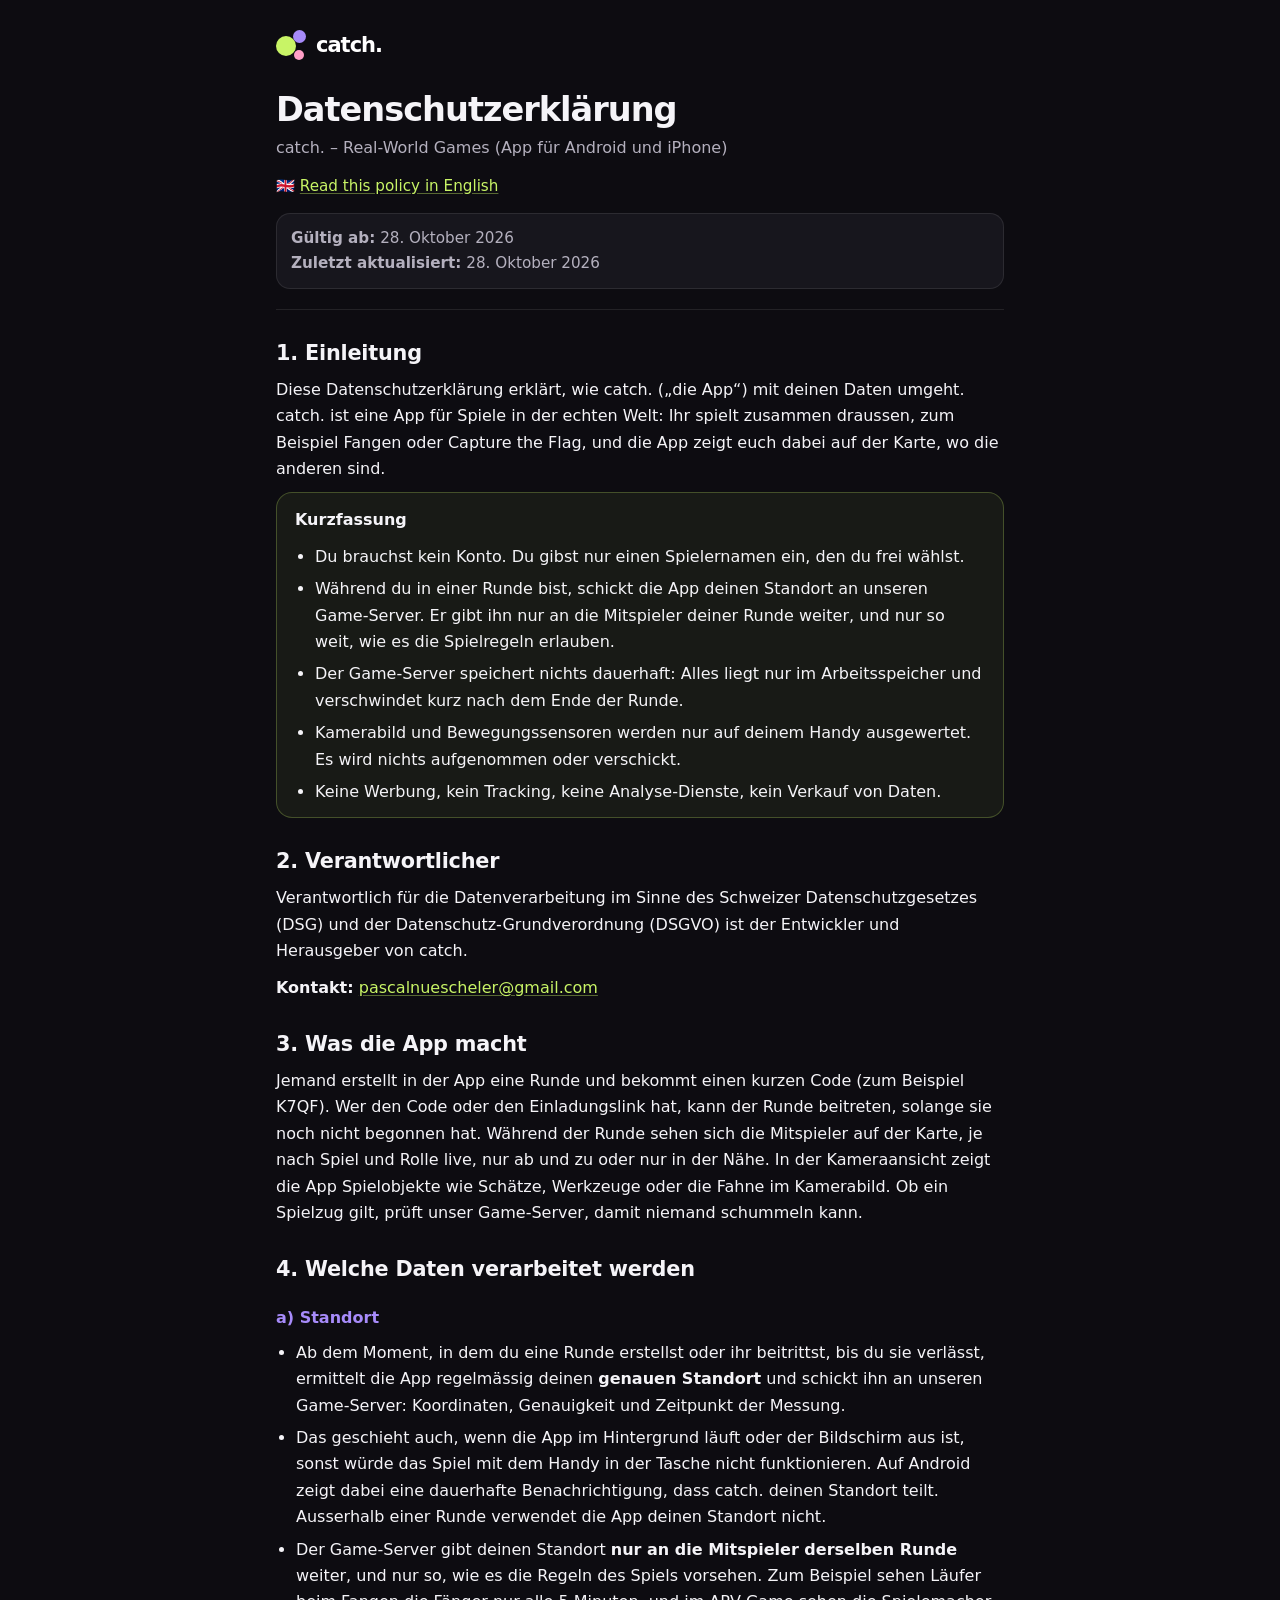
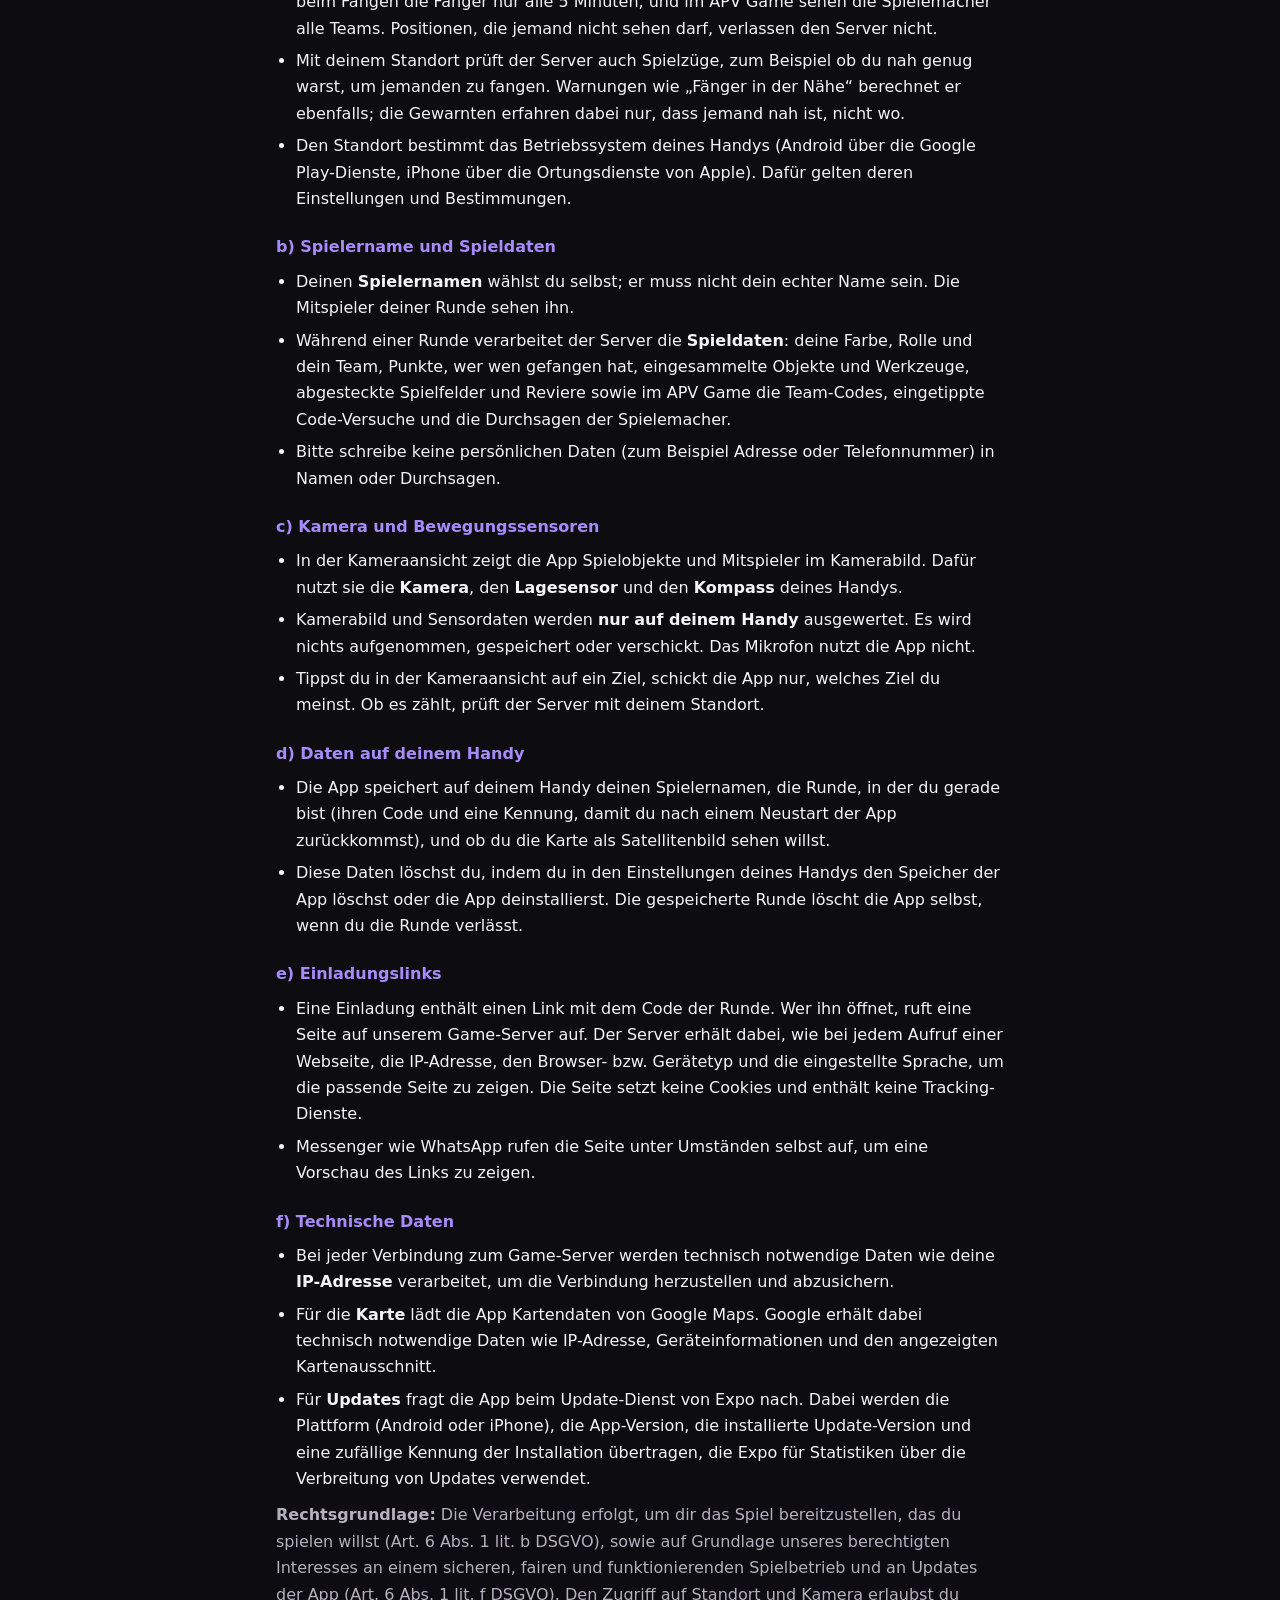
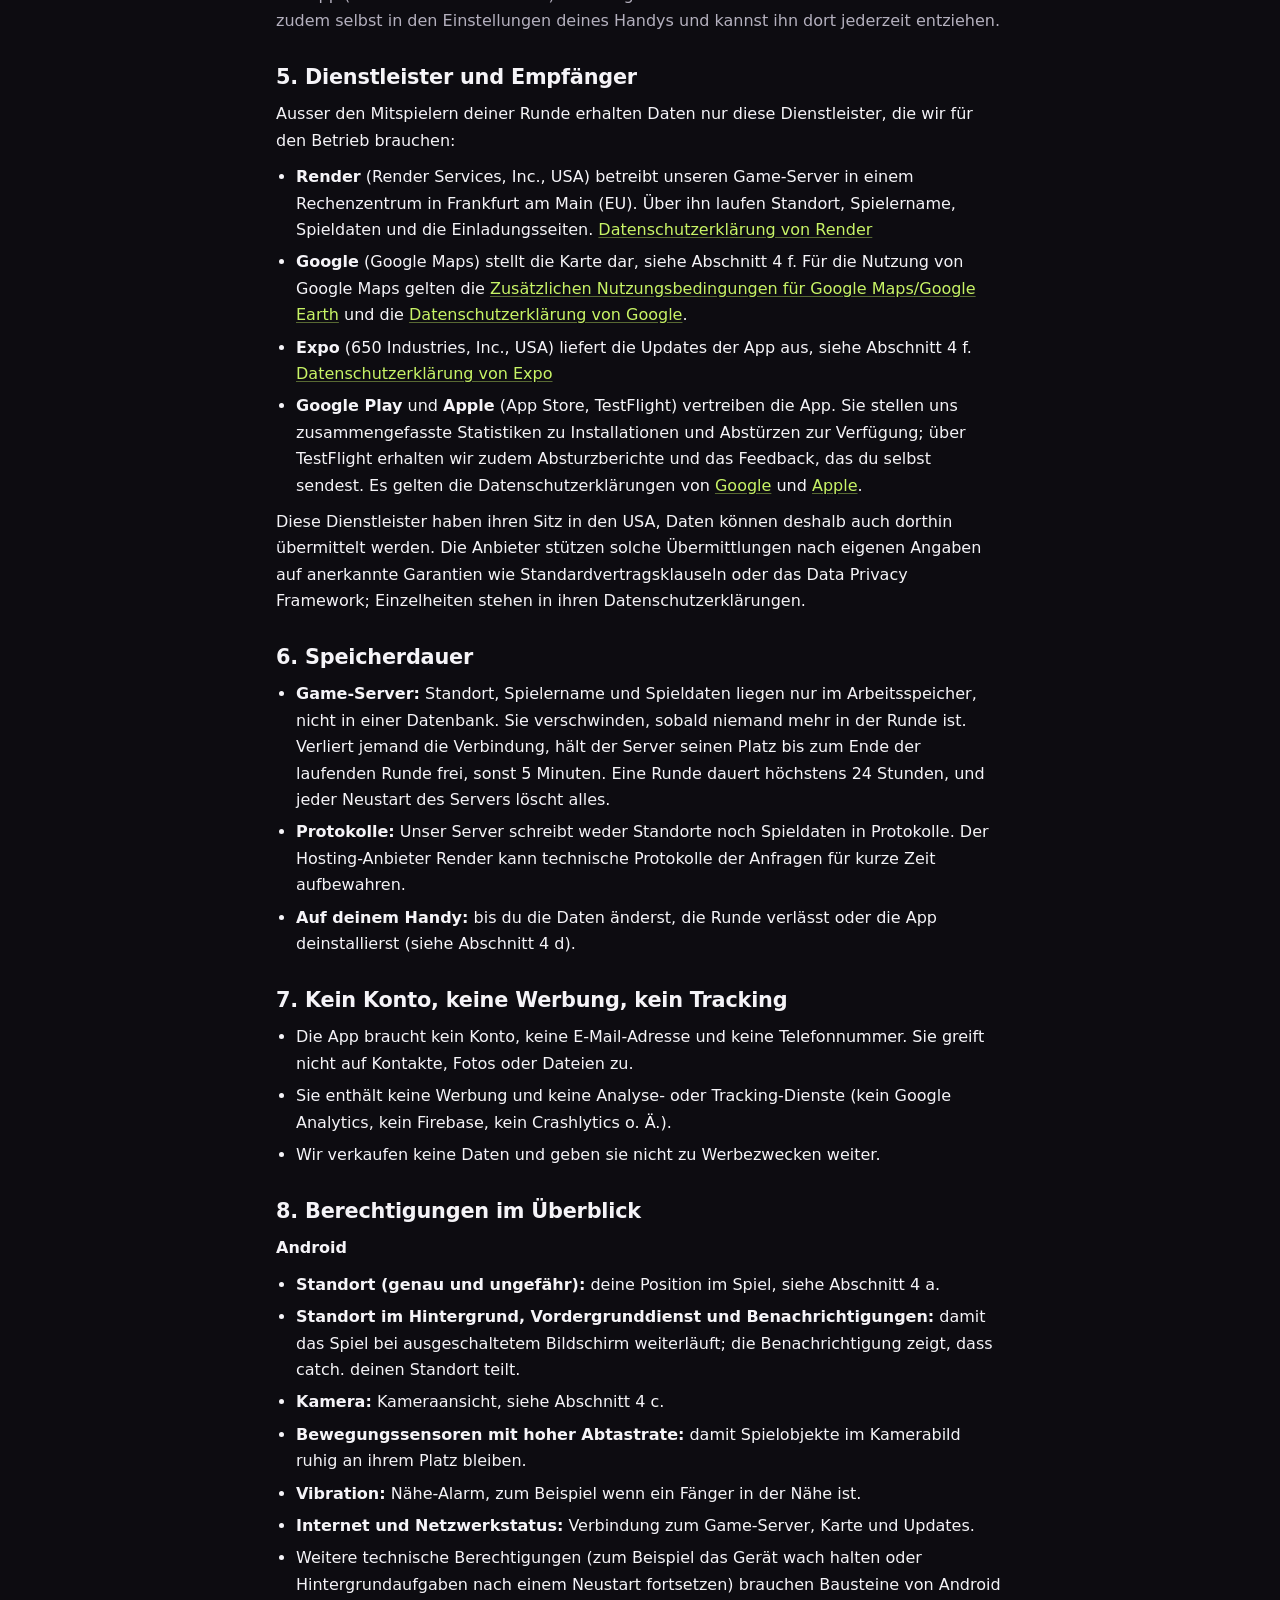
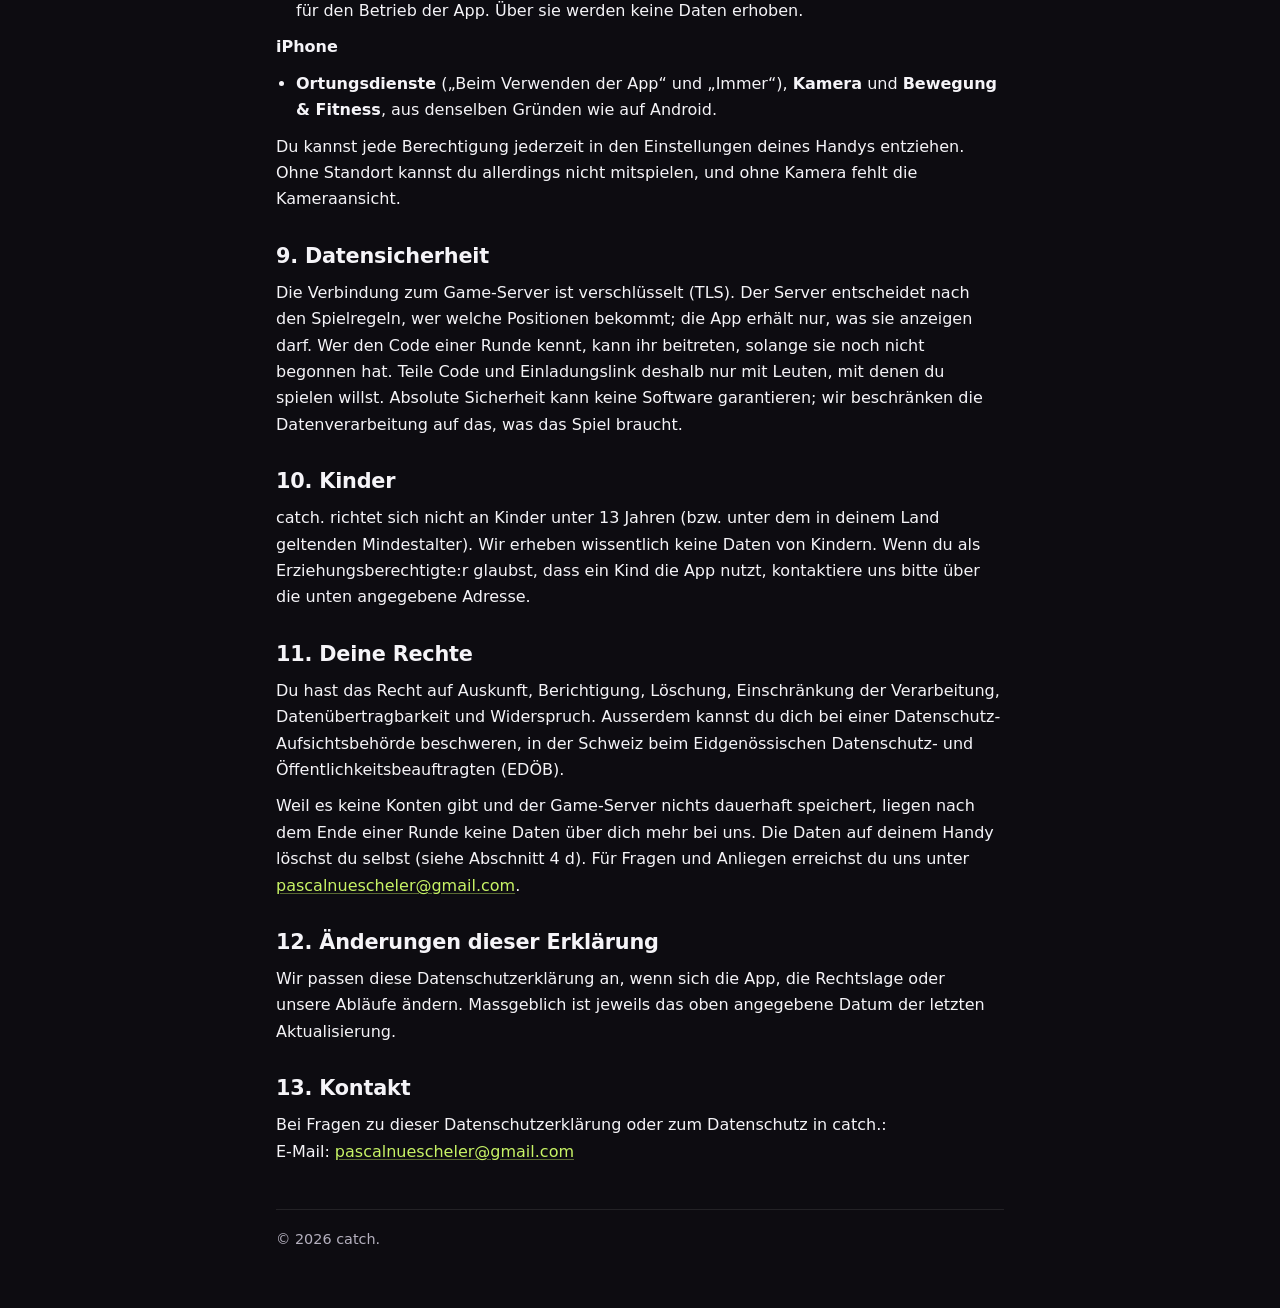
==== privacy-policy/index.html @ 4c06d951 "Privacy policy for catch. (DE + EN) Describes catch. 0.4.0: no account, a freely chosen player name," ====
<!doctype html>
<html lang="de">
<head>
  <meta charset="utf-8" />
  <meta name="viewport" content="width=device-width, initial-scale=1" />
  <meta name="robots" content="index,follow" />
  <meta name="theme-color" content="#0D0C11" />
  <title>catch. – Datenschutzerklärung</title>
  <meta name="description" content="Datenschutzerklärung für catch., die App für Spiele in der echten Welt (Android und iPhone)." />
  <link rel="stylesheet" href="./style.css" />
</head>
<body>
  <div class="container">
    <header>
      <div class="brand"><span class="mark" aria-hidden="true"><i></i><i></i><i></i></span><span class="wordmark">catch.</span></div>
      <h1>Datenschutzerklärung</h1>
      <p class="subtitle">catch. – Real-World Games (App für Android und iPhone)</p>
      <p class="lang-switch">🇬🇧 <a href="./en.html">Read this policy in English</a></p>
      <div class="meta">
        <div><strong>Gültig ab:</strong> 28. Oktober 2026</div>
        <div><strong>Zuletzt aktualisiert:</strong> 28. Oktober 2026</div>
      </div>
    </header>

    <main>
      <section id="einleitung">
        <h2>1. Einleitung</h2>
        <p>
          Diese Datenschutzerklärung erklärt, wie catch. („die App“) mit deinen Daten umgeht. catch. ist eine App
          für Spiele in der echten Welt: Ihr spielt zusammen draussen, zum Beispiel Fangen oder Capture the Flag,
          und die App zeigt euch dabei auf der Karte, wo die anderen sind.
        </p>
        <div class="summary">
          <p><strong>Kurzfassung</strong></p>
          <ul>
            <li>Du brauchst kein Konto. Du gibst nur einen Spielernamen ein, den du frei wählst.</li>
            <li>
              Während du in einer Runde bist, schickt die App deinen Standort an unseren Game-Server. Er gibt ihn nur an
              die Mitspieler deiner Runde weiter, und nur so weit, wie es die Spielregeln erlauben.
            </li>
            <li>
              Der Game-Server speichert nichts dauerhaft: Alles liegt nur im Arbeitsspeicher und verschwindet kurz nach
              dem Ende der Runde.
            </li>
            <li>Kamerabild und Bewegungssensoren werden nur auf deinem Handy ausgewertet. Es wird nichts aufgenommen oder verschickt.</li>
            <li>Keine Werbung, kein Tracking, keine Analyse-Dienste, kein Verkauf von Daten.</li>
          </ul>
        </div>
      </section>

      <section id="verantwortlicher">
        <h2>2. Verantwortlicher</h2>
        <p>
          Verantwortlich für die Datenverarbeitung im Sinne des Schweizer Datenschutzgesetzes (DSG) und der
          Datenschutz-Grundverordnung (DSGVO) ist der Entwickler und Herausgeber von catch.
        </p>
        <p><strong>Kontakt:</strong> <a href="mailto:pascalnuescheler@gmail.com">pascalnuescheler@gmail.com</a></p>
      </section>

      <section id="app-beschreibung">
        <h2>3. Was die App macht</h2>
        <p>
          Jemand erstellt in der App eine Runde und bekommt einen kurzen Code (zum Beispiel K7QF). Wer den Code oder
          den Einladungslink hat, kann der Runde beitreten, solange sie noch nicht begonnen hat. Während der Runde sehen
          sich die Mitspieler auf der Karte, je nach Spiel und Rolle live, nur ab und zu oder nur in der Nähe. In der
          Kameraansicht zeigt die App Spielobjekte wie Schätze, Werkzeuge oder die Fahne im Kamerabild. Ob ein Spielzug
          gilt, prüft unser Game-Server, damit niemand schummeln kann.
        </p>
      </section>

      <section id="daten">
        <h2>4. Welche Daten verarbeitet werden</h2>

        <h3>a) Standort</h3>
        <ul>
          <li>
            Ab dem Moment, in dem du eine Runde erstellst oder ihr beitrittst, bis du sie verlässt, ermittelt die App
            regelmässig deinen <strong>genauen Standort</strong> und schickt ihn an unseren Game-Server: Koordinaten,
            Genauigkeit und Zeitpunkt der Messung.
          </li>
          <li>
            Das geschieht auch, wenn die App im Hintergrund läuft oder der Bildschirm aus ist, sonst würde das Spiel mit
            dem Handy in der Tasche nicht funktionieren. Auf Android zeigt dabei eine dauerhafte Benachrichtigung, dass
            catch. deinen Standort teilt. Ausserhalb einer Runde verwendet die App deinen Standort nicht.
          </li>
          <li>
            Der Game-Server gibt deinen Standort <strong>nur an die Mitspieler derselben Runde</strong> weiter, und nur
            so, wie es die Regeln des Spiels vorsehen. Zum Beispiel sehen Läufer beim Fangen die Fänger nur alle
            5&nbsp;Minuten, und im APV Game sehen die Spielemacher alle Teams. Positionen, die jemand nicht sehen darf,
            verlassen den Server nicht.
          </li>
          <li>
            Mit deinem Standort prüft der Server auch Spielzüge, zum Beispiel ob du nah genug warst, um jemanden zu
            fangen. Warnungen wie „Fänger in der Nähe“ berechnet er ebenfalls; die Gewarnten erfahren dabei nur, dass
            jemand nah ist, nicht wo.
          </li>
          <li>
            Den Standort bestimmt das Betriebssystem deines Handys (Android über die Google Play-Dienste, iPhone über die
            Ortungsdienste von Apple). Dafür gelten deren Einstellungen und Bestimmungen.
          </li>
        </ul>

        <h3>b) Spielername und Spieldaten</h3>
        <ul>
          <li>
            Deinen <strong>Spielernamen</strong> wählst du selbst; er muss nicht dein echter Name sein. Die Mitspieler
            deiner Runde sehen ihn.
          </li>
          <li>
            Während einer Runde verarbeitet der Server die <strong>Spieldaten</strong>: deine Farbe, Rolle und dein Team,
            Punkte, wer wen gefangen hat, eingesammelte Objekte und Werkzeuge, abgesteckte Spielfelder und Reviere sowie
            im APV Game die Team-Codes, eingetippte Code-Versuche und die Durchsagen der Spielemacher.
          </li>
          <li>Bitte schreibe keine persönlichen Daten (zum Beispiel Adresse oder Telefonnummer) in Namen oder Durchsagen.</li>
        </ul>

        <h3>c) Kamera und Bewegungssensoren</h3>
        <ul>
          <li>
            In der Kameraansicht zeigt die App Spielobjekte und Mitspieler im Kamerabild. Dafür nutzt sie die
            <strong>Kamera</strong>, den <strong>Lagesensor</strong> und den <strong>Kompass</strong> deines Handys.
          </li>
          <li>
            Kamerabild und Sensordaten werden <strong>nur auf deinem Handy</strong> ausgewertet. Es wird nichts
            aufgenommen, gespeichert oder verschickt. Das Mikrofon nutzt die App nicht.
          </li>
          <li>
            Tippst du in der Kameraansicht auf ein Ziel, schickt die App nur, welches Ziel du meinst. Ob es zählt, prüft
            der Server mit deinem Standort.
          </li>
        </ul>

        <h3>d) Daten auf deinem Handy</h3>
        <ul>
          <li>
            Die App speichert auf deinem Handy deinen Spielernamen, die Runde, in der du gerade bist (ihren Code und eine
            Kennung, damit du nach einem Neustart der App zurückkommst), und ob du die Karte als Satellitenbild sehen
            willst.
          </li>
          <li>
            Diese Daten löschst du, indem du in den Einstellungen deines Handys den Speicher der App löschst oder die App
            deinstallierst. Die gespeicherte Runde löscht die App selbst, wenn du die Runde verlässt.
          </li>
        </ul>

        <h3>e) Einladungslinks</h3>
        <ul>
          <li>
            Eine Einladung enthält einen Link mit dem Code der Runde. Wer ihn öffnet, ruft eine Seite auf unserem
            Game-Server auf. Der Server erhält dabei, wie bei jedem Aufruf einer Webseite, die IP-Adresse, den Browser-
            bzw. Gerätetyp und die eingestellte Sprache, um die passende Seite zu zeigen. Die Seite setzt keine Cookies
            und enthält keine Tracking-Dienste.
          </li>
          <li>Messenger wie WhatsApp rufen die Seite unter Umständen selbst auf, um eine Vorschau des Links zu zeigen.</li>
        </ul>

        <h3>f) Technische Daten</h3>
        <ul>
          <li>
            Bei jeder Verbindung zum Game-Server werden technisch notwendige Daten wie deine
            <strong>IP-Adresse</strong> verarbeitet, um die Verbindung herzustellen und abzusichern.
          </li>
          <li>
            Für die <strong>Karte</strong> lädt die App Kartendaten von Google Maps. Google erhält dabei technisch
            notwendige Daten wie IP-Adresse, Geräteinformationen und den angezeigten Kartenausschnitt.
          </li>
          <li>
            Für <strong>Updates</strong> fragt die App beim Update-Dienst von Expo nach. Dabei werden die Plattform
            (Android oder iPhone), die App-Version, die installierte Update-Version und eine zufällige Kennung der
            Installation übertragen, die Expo für Statistiken über die Verbreitung von Updates verwendet.
          </li>
        </ul>

        <p class="muted">
          <strong>Rechtsgrundlage:</strong> Die Verarbeitung erfolgt, um dir das Spiel bereitzustellen, das du spielen
          willst (Art.&nbsp;6 Abs.&nbsp;1 lit.&nbsp;b DSGVO), sowie auf Grundlage unseres berechtigten Interesses an
          einem sicheren, fairen und funktionierenden Spielbetrieb und an Updates der App (Art.&nbsp;6 Abs.&nbsp;1
          lit.&nbsp;f DSGVO). Den Zugriff auf Standort und Kamera erlaubst du zudem selbst in den Einstellungen deines
          Handys und kannst ihn dort jederzeit entziehen.
        </p>
      </section>

      <section id="empfaenger">
        <h2>5. Dienstleister und Empfänger</h2>
        <p>Ausser den Mitspielern deiner Runde erhalten Daten nur diese Dienstleister, die wir für den Betrieb brauchen:</p>
        <ul>
          <li>
            <strong>Render</strong> (Render Services, Inc., USA) betreibt unseren Game-Server in einem Rechenzentrum in
            Frankfurt am Main (EU). Über ihn laufen Standort, Spielername, Spieldaten und die Einladungsseiten.
            <a href="https://render.com/privacy">Datenschutzerklärung von Render</a>
          </li>
          <li>
            <strong>Google</strong> (Google Maps) stellt die Karte dar, siehe Abschnitt 4&nbsp;f. Für die Nutzung von
            Google Maps gelten die
            <a href="https://maps.google.com/help/terms_maps/">Zusätzlichen Nutzungsbedingungen für Google Maps/Google Earth</a>
            und die <a href="https://policies.google.com/privacy">Datenschutzerklärung von Google</a>.
          </li>
          <li>
            <strong>Expo</strong> (650 Industries, Inc., USA) liefert die Updates der App aus, siehe Abschnitt 4&nbsp;f.
            <a href="https://expo.dev/privacy">Datenschutzerklärung von Expo</a>
          </li>
          <li>
            <strong>Google Play</strong> und <strong>Apple</strong> (App Store, TestFlight) vertreiben die App. Sie
            stellen uns zusammengefasste Statistiken zu Installationen und Abstürzen zur Verfügung; über TestFlight
            erhalten wir zudem Absturzberichte und das Feedback, das du selbst sendest. Es gelten die
            Datenschutzerklärungen von <a href="https://policies.google.com/privacy">Google</a> und
            <a href="https://www.apple.com/legal/privacy/">Apple</a>.
          </li>
        </ul>
        <p>
          Diese Dienstleister haben ihren Sitz in den USA, Daten können deshalb auch dorthin übermittelt werden. Die
          Anbieter stützen solche Übermittlungen nach eigenen Angaben auf anerkannte Garantien wie
          Standardvertragsklauseln oder das Data Privacy Framework; Einzelheiten stehen in ihren Datenschutzerklärungen.
        </p>
      </section>

      <section id="speicherdauer">
        <h2>6. Speicherdauer</h2>
        <ul>
          <li>
            <strong>Game-Server:</strong> Standort, Spielername und Spieldaten liegen nur im Arbeitsspeicher, nicht in
            einer Datenbank. Sie verschwinden, sobald niemand mehr in der Runde ist. Verliert jemand die Verbindung, hält
            der Server seinen Platz bis zum Ende der laufenden Runde frei, sonst 5&nbsp;Minuten. Eine Runde dauert
            höchstens 24&nbsp;Stunden, und jeder Neustart des Servers löscht alles.
          </li>
          <li>
            <strong>Protokolle:</strong> Unser Server schreibt weder Standorte noch Spieldaten in Protokolle. Der
            Hosting-Anbieter Render kann technische Protokolle der Anfragen für kurze Zeit aufbewahren.
          </li>
          <li>
            <strong>Auf deinem Handy:</strong> bis du die Daten änderst, die Runde verlässt oder die App deinstallierst
            (siehe Abschnitt 4&nbsp;d).
          </li>
        </ul>
      </section>

      <section id="kein-tracking">
        <h2>7. Kein Konto, keine Werbung, kein Tracking</h2>
        <ul>
          <li>
            Die App braucht kein Konto, keine E-Mail-Adresse und keine Telefonnummer. Sie greift nicht auf Kontakte,
            Fotos oder Dateien zu.
          </li>
          <li>
            Sie enthält keine Werbung und keine Analyse- oder Tracking-Dienste (kein Google Analytics, kein Firebase,
            kein Crashlytics o.&nbsp;Ä.).
          </li>
          <li>Wir verkaufen keine Daten und geben sie nicht zu Werbezwecken weiter.</li>
        </ul>
      </section>

      <section id="berechtigungen">
        <h2>8. Berechtigungen im Überblick</h2>
        <p><strong>Android</strong></p>
        <ul>
          <li><strong>Standort (genau und ungefähr):</strong> deine Position im Spiel, siehe Abschnitt 4&nbsp;a.</li>
          <li>
            <strong>Standort im Hintergrund, Vordergrunddienst und Benachrichtigungen:</strong> damit das Spiel bei
            ausgeschaltetem Bildschirm weiterläuft; die Benachrichtigung zeigt, dass catch. deinen Standort teilt.
          </li>
          <li><strong>Kamera:</strong> Kameraansicht, siehe Abschnitt 4&nbsp;c.</li>
          <li>
            <strong>Bewegungssensoren mit hoher Abtastrate:</strong> damit Spielobjekte im Kamerabild ruhig an ihrem Platz
            bleiben.
          </li>
          <li><strong>Vibration:</strong> Nähe-Alarm, zum Beispiel wenn ein Fänger in der Nähe ist.</li>
          <li><strong>Internet und Netzwerkstatus:</strong> Verbindung zum Game-Server, Karte und Updates.</li>
          <li>
            Weitere technische Berechtigungen (zum Beispiel das Gerät wach halten oder Hintergrundaufgaben nach einem
            Neustart fortsetzen) brauchen Bausteine von Android für den Betrieb der App. Über sie werden keine Daten
            erhoben.
          </li>
        </ul>
        <p><strong>iPhone</strong></p>
        <ul>
          <li>
            <strong>Ortungsdienste</strong> („Beim Verwenden der App“ und „Immer“), <strong>Kamera</strong> und
            <strong>Bewegung &amp; Fitness</strong>, aus denselben Gründen wie auf Android.
          </li>
        </ul>
        <p>
          Du kannst jede Berechtigung jederzeit in den Einstellungen deines Handys entziehen. Ohne Standort kannst du
          allerdings nicht mitspielen, und ohne Kamera fehlt die Kameraansicht.
        </p>
      </section>

      <section id="sicherheit">
        <h2>9. Datensicherheit</h2>
        <p>
          Die Verbindung zum Game-Server ist verschlüsselt (TLS). Der Server entscheidet nach den Spielregeln, wer welche
          Positionen bekommt; die App erhält nur, was sie anzeigen darf. Wer den Code einer Runde kennt, kann ihr
          beitreten, solange sie noch nicht begonnen hat. Teile Code und Einladungslink deshalb nur mit Leuten, mit denen
          du spielen willst. Absolute Sicherheit kann keine Software garantieren; wir beschränken die Datenverarbeitung
          auf das, was das Spiel braucht.
        </p>
      </section>

      <section id="kinder">
        <h2>10. Kinder</h2>
        <p>
          catch. richtet sich nicht an Kinder unter 13&nbsp;Jahren (bzw. unter dem in deinem Land geltenden
          Mindestalter). Wir erheben wissentlich keine Daten von Kindern. Wenn du als Erziehungsberechtigte:r glaubst,
          dass ein Kind die App nutzt, kontaktiere uns bitte über die unten angegebene Adresse.
        </p>
      </section>

      <section id="rechte">
        <h2>11. Deine Rechte</h2>
        <p>
          Du hast das Recht auf Auskunft, Berichtigung, Löschung, Einschränkung der Verarbeitung, Datenübertragbarkeit
          und Widerspruch. Ausserdem kannst du dich bei einer Datenschutz-Aufsichtsbehörde beschweren, in der Schweiz
          beim Eidgenössischen Datenschutz- und Öffentlichkeitsbeauftragten (EDÖB).
        </p>
        <p>
          Weil es keine Konten gibt und der Game-Server nichts dauerhaft speichert, liegen nach dem Ende einer Runde
          keine Daten über dich mehr bei uns. Die Daten auf deinem Handy löschst du selbst (siehe Abschnitt 4&nbsp;d).
          Für Fragen und Anliegen erreichst du uns unter
          <a href="mailto:pascalnuescheler@gmail.com">pascalnuescheler@gmail.com</a>.
        </p>
      </section>

      <section id="aenderungen">
        <h2>12. Änderungen dieser Erklärung</h2>
        <p>
          Wir passen diese Datenschutzerklärung an, wenn sich die App, die Rechtslage oder unsere Abläufe ändern.
          Massgeblich ist jeweils das oben angegebene Datum der letzten Aktualisierung.
        </p>
      </section>

      <section id="kontakt">
        <h2>13. Kontakt</h2>
        <p>
          Bei Fragen zu dieser Datenschutzerklärung oder zum Datenschutz in catch.:<br />
          E-Mail: <a href="mailto:pascalnuescheler@gmail.com">pascalnuescheler@gmail.com</a>
        </p>
      </section>
    </main>

    <footer>© 2026 catch.</footer>
  </div>
</body>
</html>
---- privacy-policy/style.css ----
/* catch. legal pages: the app's dark colors, set for comfortable reading of long text. */

:root {
  color-scheme: dark;
  --bg: #0d0c11;
  --panel: #17161d;
  --line: rgba(255, 255, 255, 0.09);
  --text: #f5f4f8;
  --muted: #b4b0be;
  --lime: #c8f466;
  --purple: #a78bfa;
  --pink: #ff9fc7;
}

* {
  box-sizing: border-box;
}

body {
  margin: 0;
  background: var(--bg);
  color: var(--text);
  font-family: system-ui, -apple-system, "Segoe UI", Roboto, Helvetica, Arial, sans-serif;
  font-size: 16px;
  line-height: 1.65;
  -webkit-font-smoothing: antialiased;
}

a {
  color: var(--lime);
  text-decoration: underline;
  text-decoration-color: rgba(200, 244, 102, 0.4);
  text-underline-offset: 2px;
  overflow-wrap: anywhere;
}

a:hover,
a:focus {
  text-decoration-color: var(--lime);
}

.container {
  max-width: 760px;
  margin: 0 auto;
  padding: 28px 16px 56px;
}

/* Logo as in the app: three dots and the wordmark. */
.brand {
  display: flex;
  align-items: center;
  gap: 10px;
  margin-bottom: 28px;
}

.mark {
  position: relative;
  width: 30px;
  height: 30px;
}

.mark i {
  position: absolute;
  border-radius: 50%;
}

.mark i:nth-child(1) {
  width: 20px;
  height: 20px;
  left: 0;
  top: 6px;
  background: var(--lime);
}

.mark i:nth-child(2) {
  width: 13px;
  height: 13px;
  right: 0;
  top: 0;
  background: var(--purple);
}

.mark i:nth-child(3) {
  width: 10px;
  height: 10px;
  right: 2px;
  bottom: 0;
  background: var(--pink);
}

.wordmark {
  color: #fff;
  font-size: 21px;
  font-weight: 800;
  letter-spacing: -1px;
}

header {
  padding-bottom: 20px;
  border-bottom: 1px solid var(--line);
  margin-bottom: 24px;
}

h1 {
  margin: 0 0 6px;
  font-size: 2.1rem;
  line-height: 1.15;
  font-weight: 800;
  letter-spacing: -0.03em;
}

.subtitle {
  margin: 0;
  color: var(--muted);
}

.lang-switch {
  margin: 12px 0 0;
  font-size: 0.95rem;
}

.meta {
  margin-top: 14px;
  padding: 12px 14px;
  background: var(--panel);
  border: 1px solid var(--line);
  border-radius: 14px;
  color: var(--muted);
  font-size: 0.95rem;
}

.summary {
  padding: 4px 18px;
  background: rgba(200, 244, 102, 0.06);
  border: 1px solid rgba(200, 244, 102, 0.25);
  border-radius: 16px;
}

main section {
  margin: 30px 0;
}

h2 {
  margin: 0 0 10px;
  font-size: 1.3rem;
  line-height: 1.3;
  font-weight: 800;
  letter-spacing: -0.01em;
}

h3 {
  margin: 22px 0 4px;
  color: var(--purple);
  font-size: 1rem;
}

p {
  margin: 10px 0;
}

ul {
  margin: 8px 0;
  padding-left: 1.25rem;
}

li {
  margin: 6px 0;
}

.muted {
  color: var(--muted);
}

footer {
  margin-top: 44px;
  padding-top: 18px;
  border-top: 1px solid var(--line);
  color: var(--muted);
  font-size: 0.9rem;
}
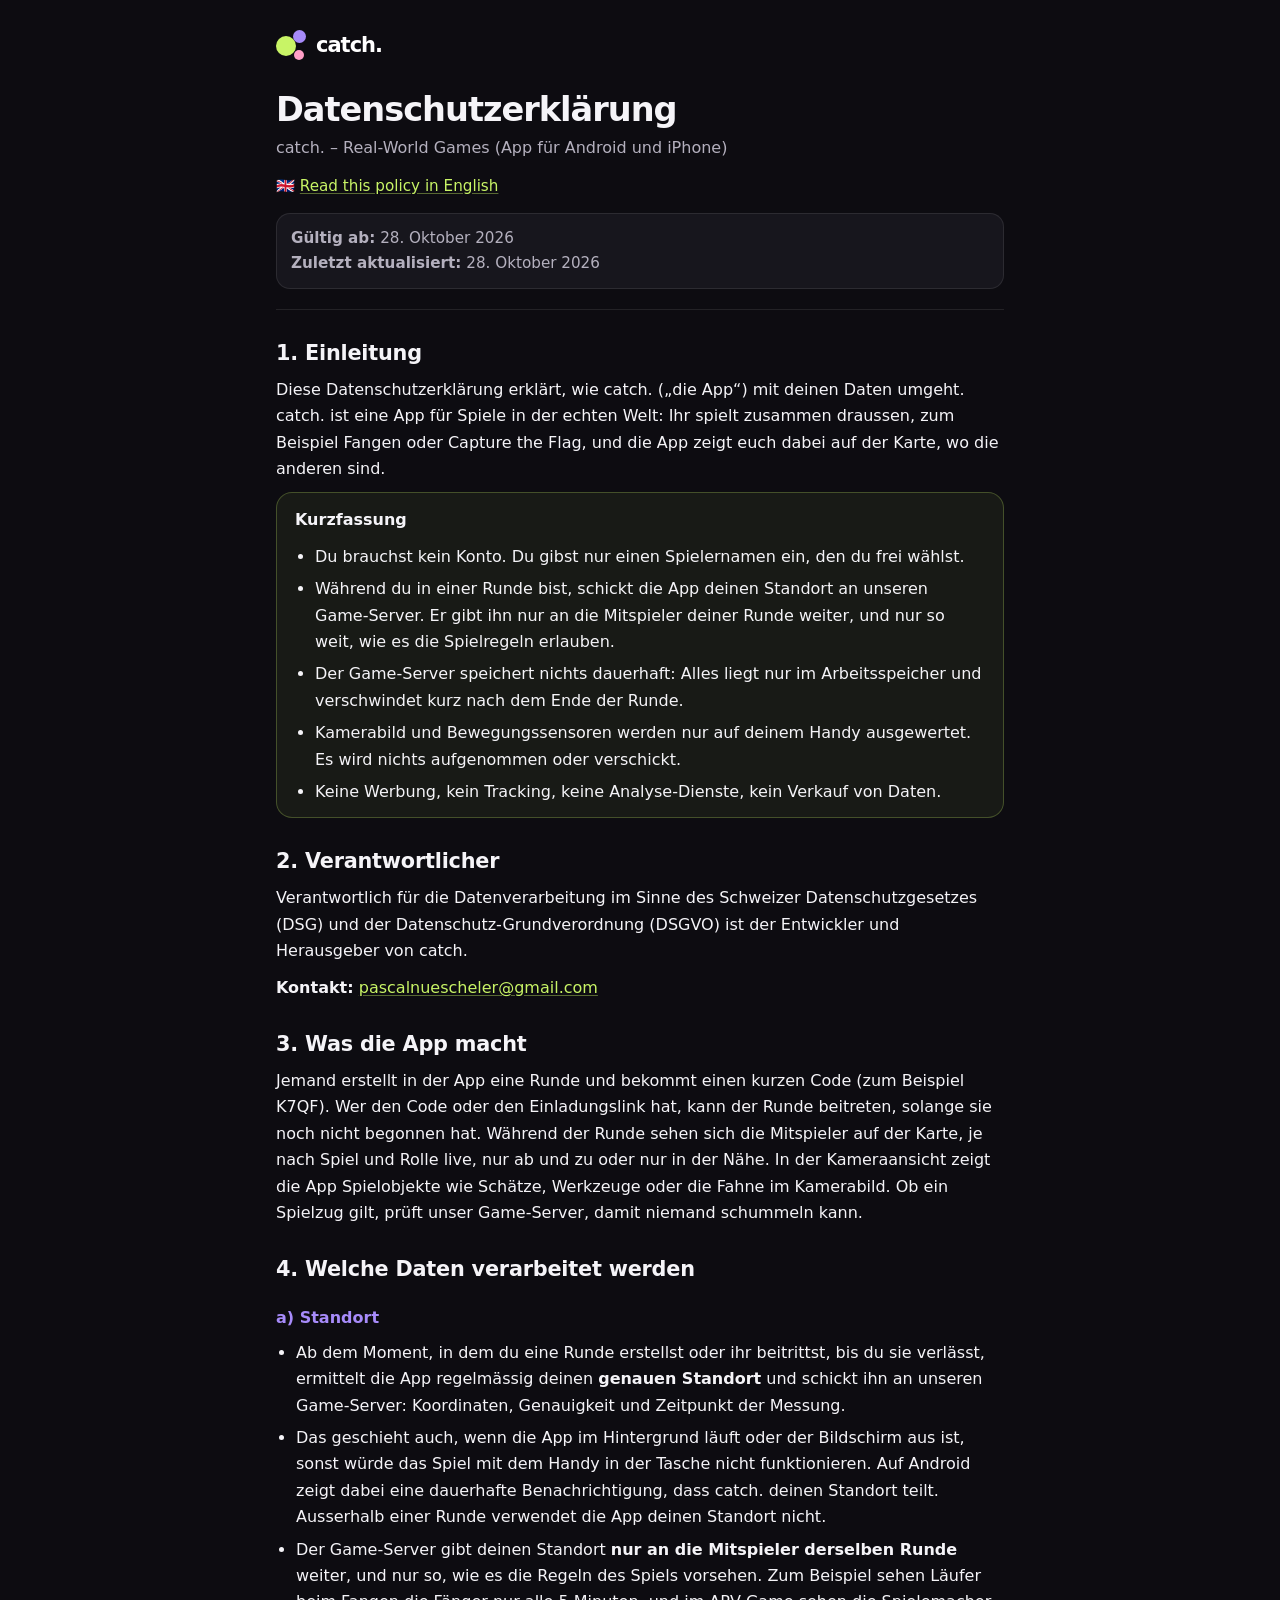
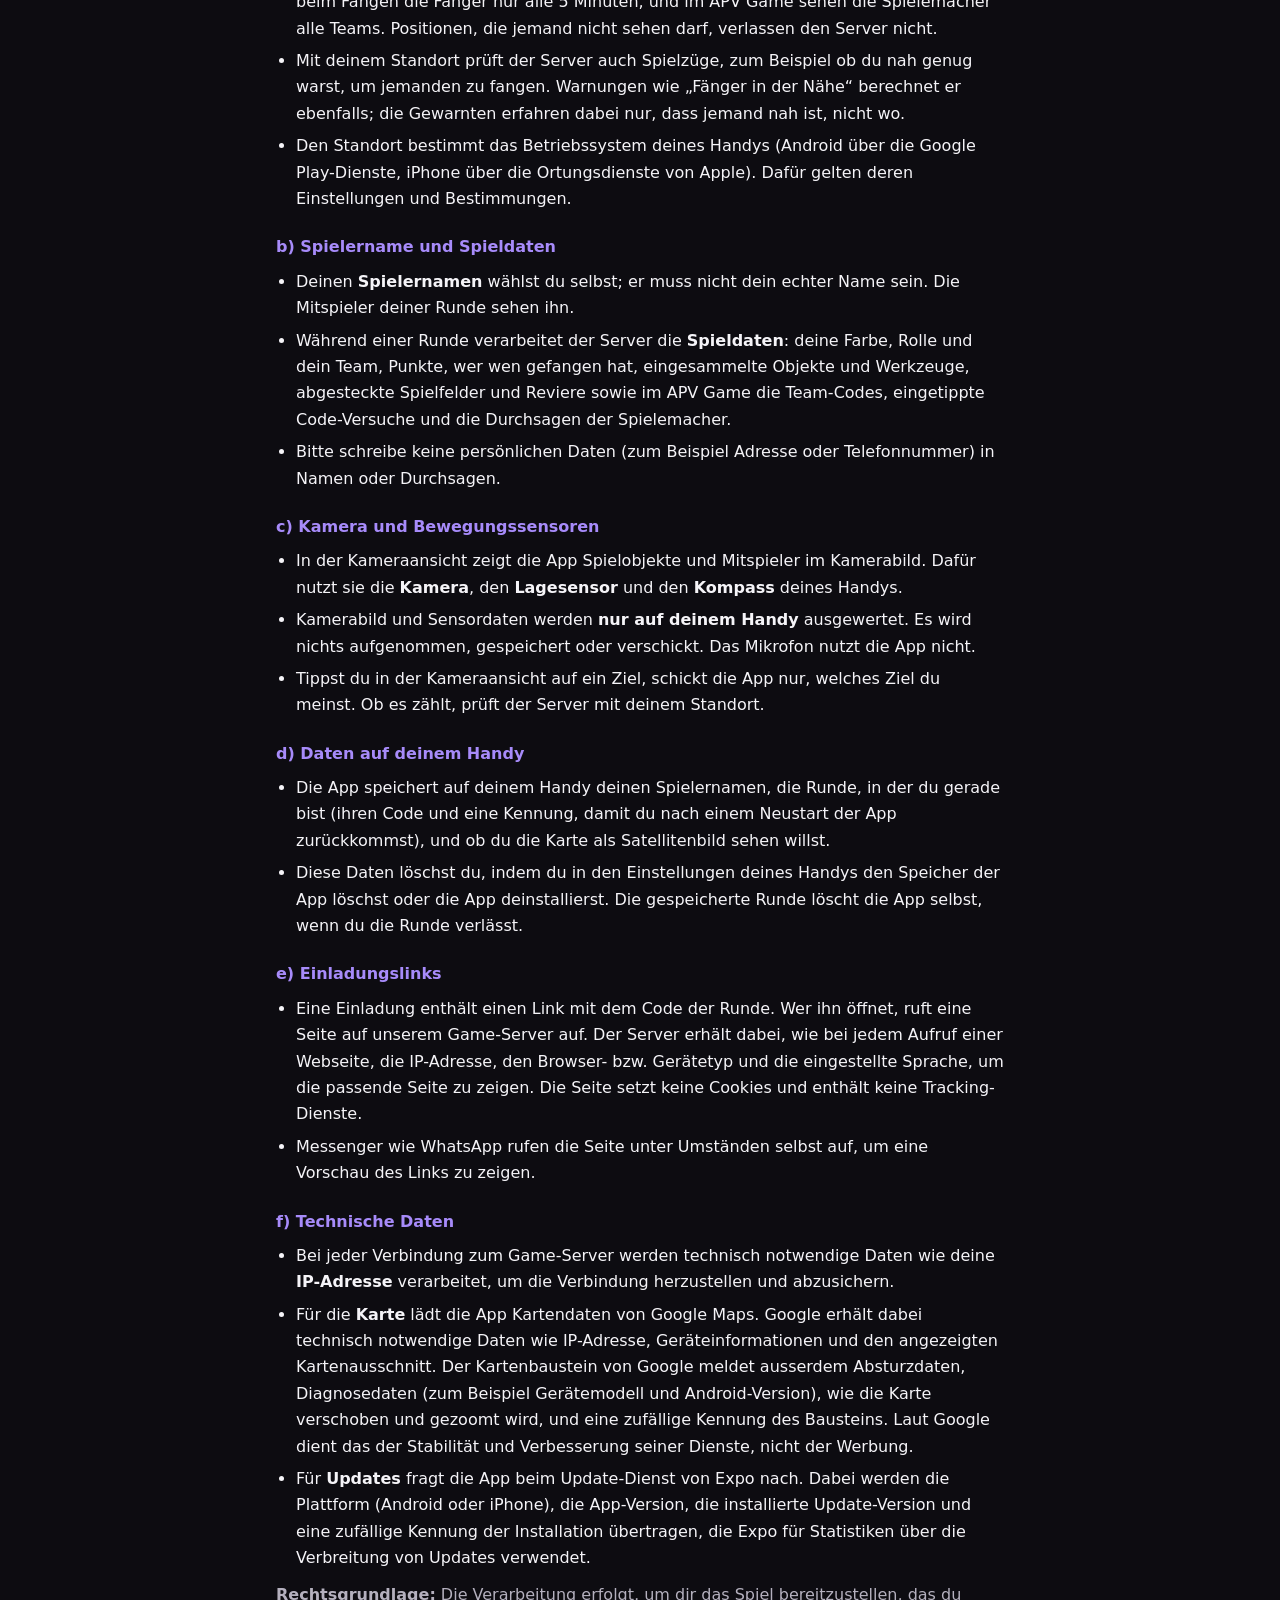
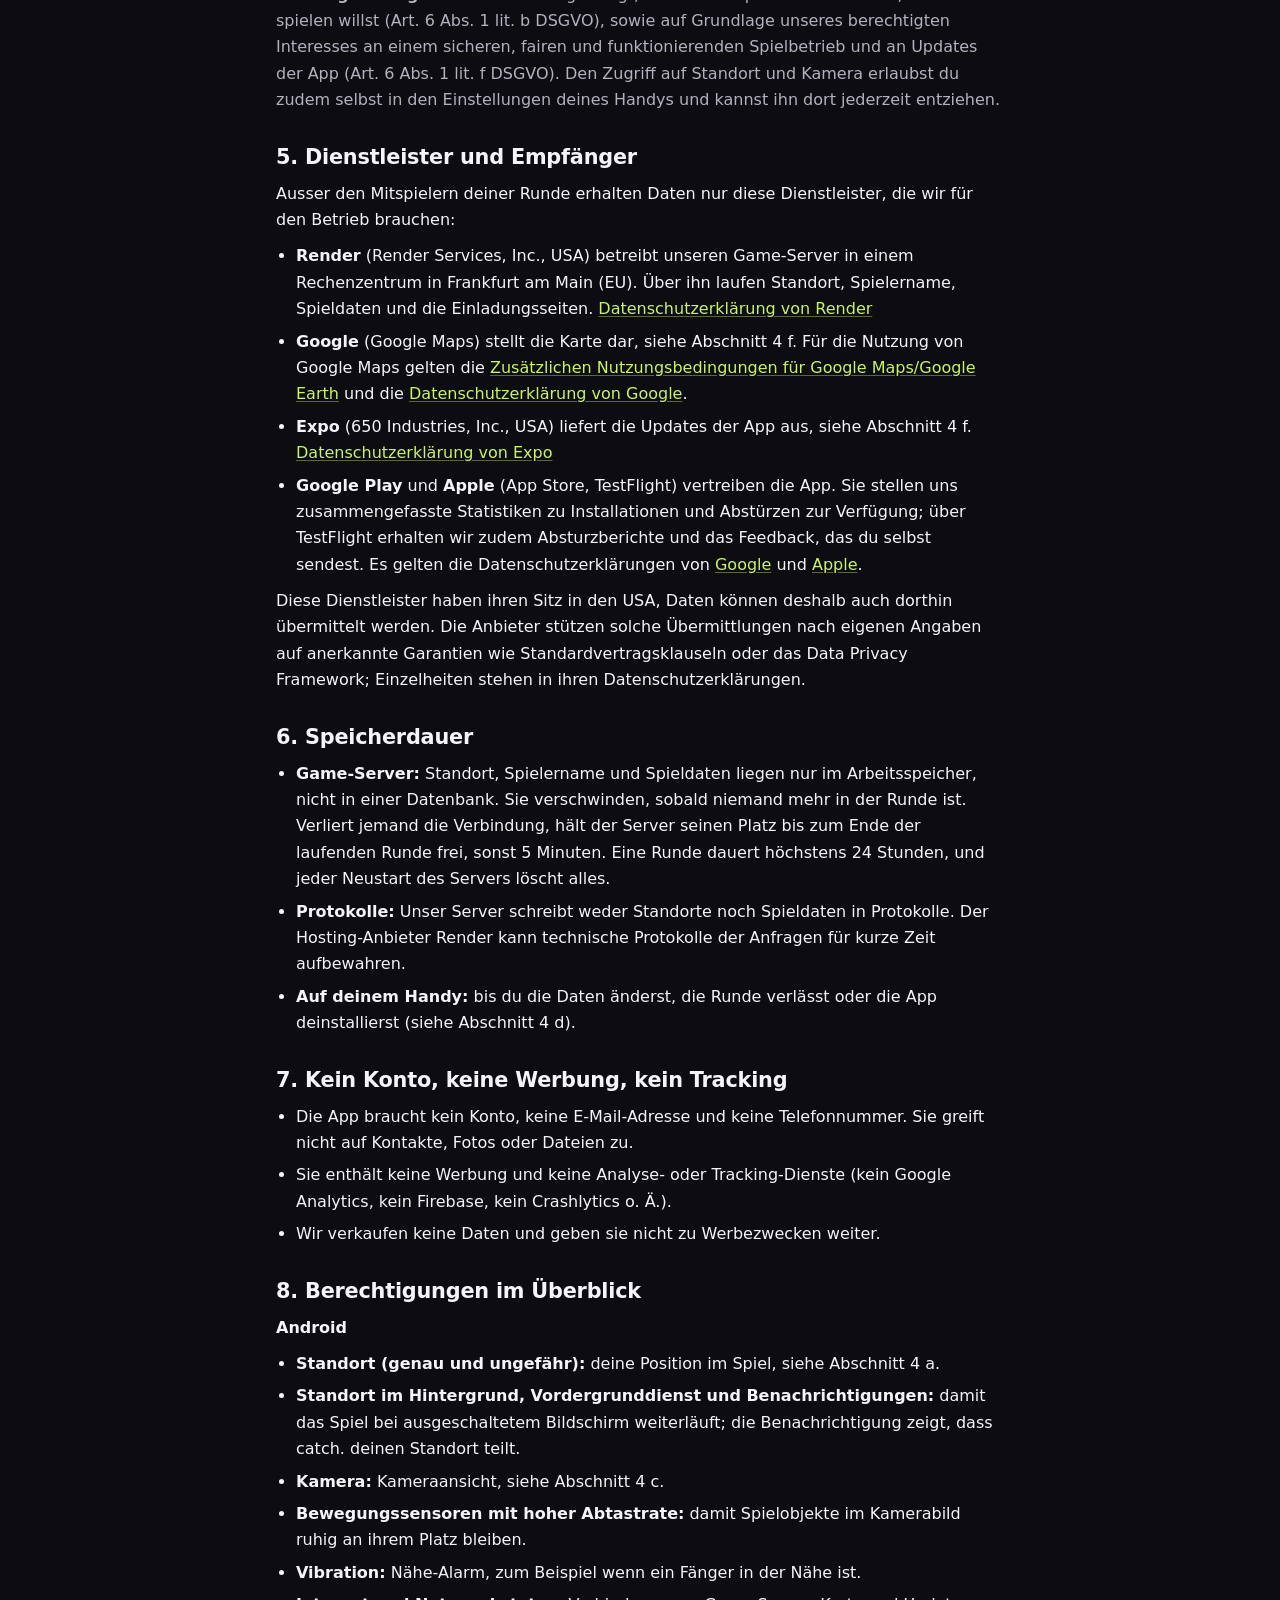
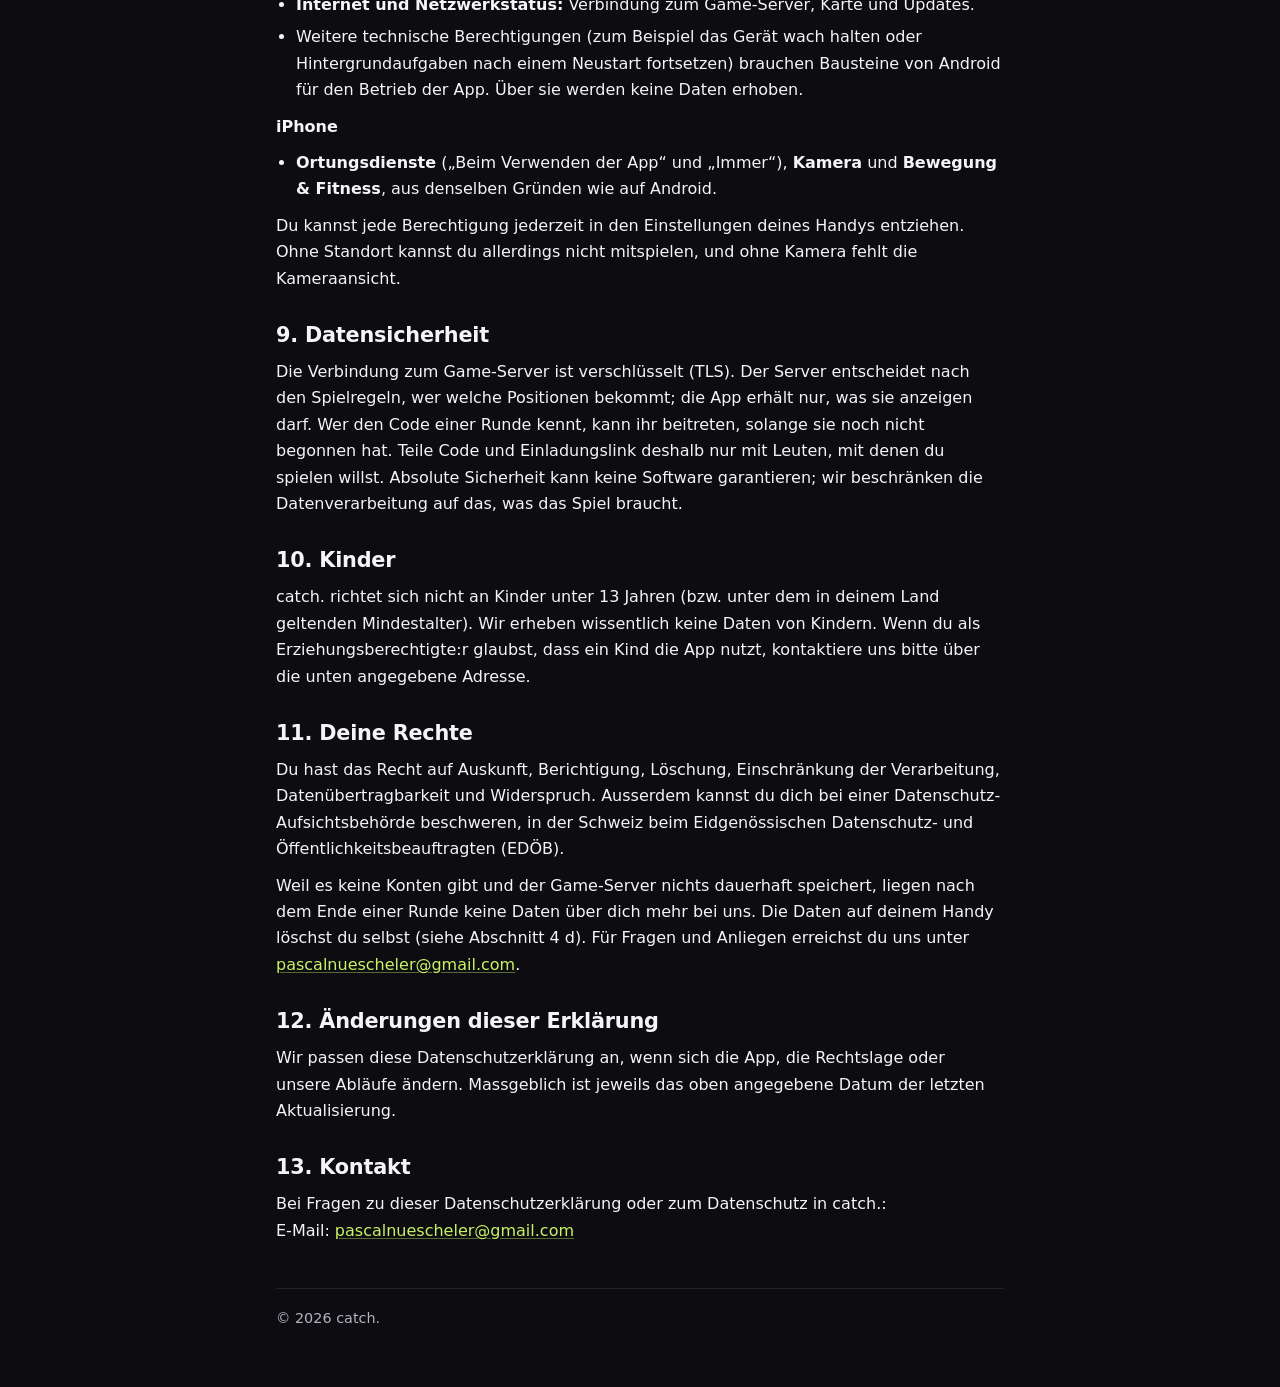
==== commit ed2b6287: "Name what Google's map component reports (crash data, diagnostics, map moves, an identifier) Keeps t" ====
--- a/privacy-policy/index.html
+++ b/privacy-policy/index.html
@@ -162,7 +162,10 @@
           </li>
           <li>
             Für die <strong>Karte</strong> lädt die App Kartendaten von Google Maps. Google erhält dabei technisch
-            notwendige Daten wie IP-Adresse, Geräteinformationen und den angezeigten Kartenausschnitt.
+            notwendige Daten wie IP-Adresse, Geräteinformationen und den angezeigten Kartenausschnitt. Der
+            Kartenbaustein von Google meldet ausserdem Absturzdaten, Diagnosedaten (zum Beispiel Gerätemodell und
+            Android-Version), wie die Karte verschoben und gezoomt wird, und eine zufällige Kennung des Bausteins.
+            Laut Google dient das der Stabilität und Verbesserung seiner Dienste, nicht der Werbung.
           </li>
           <li>
             Für <strong>Updates</strong> fragt die App beim Update-Dienst von Expo nach. Dabei werden die Plattform
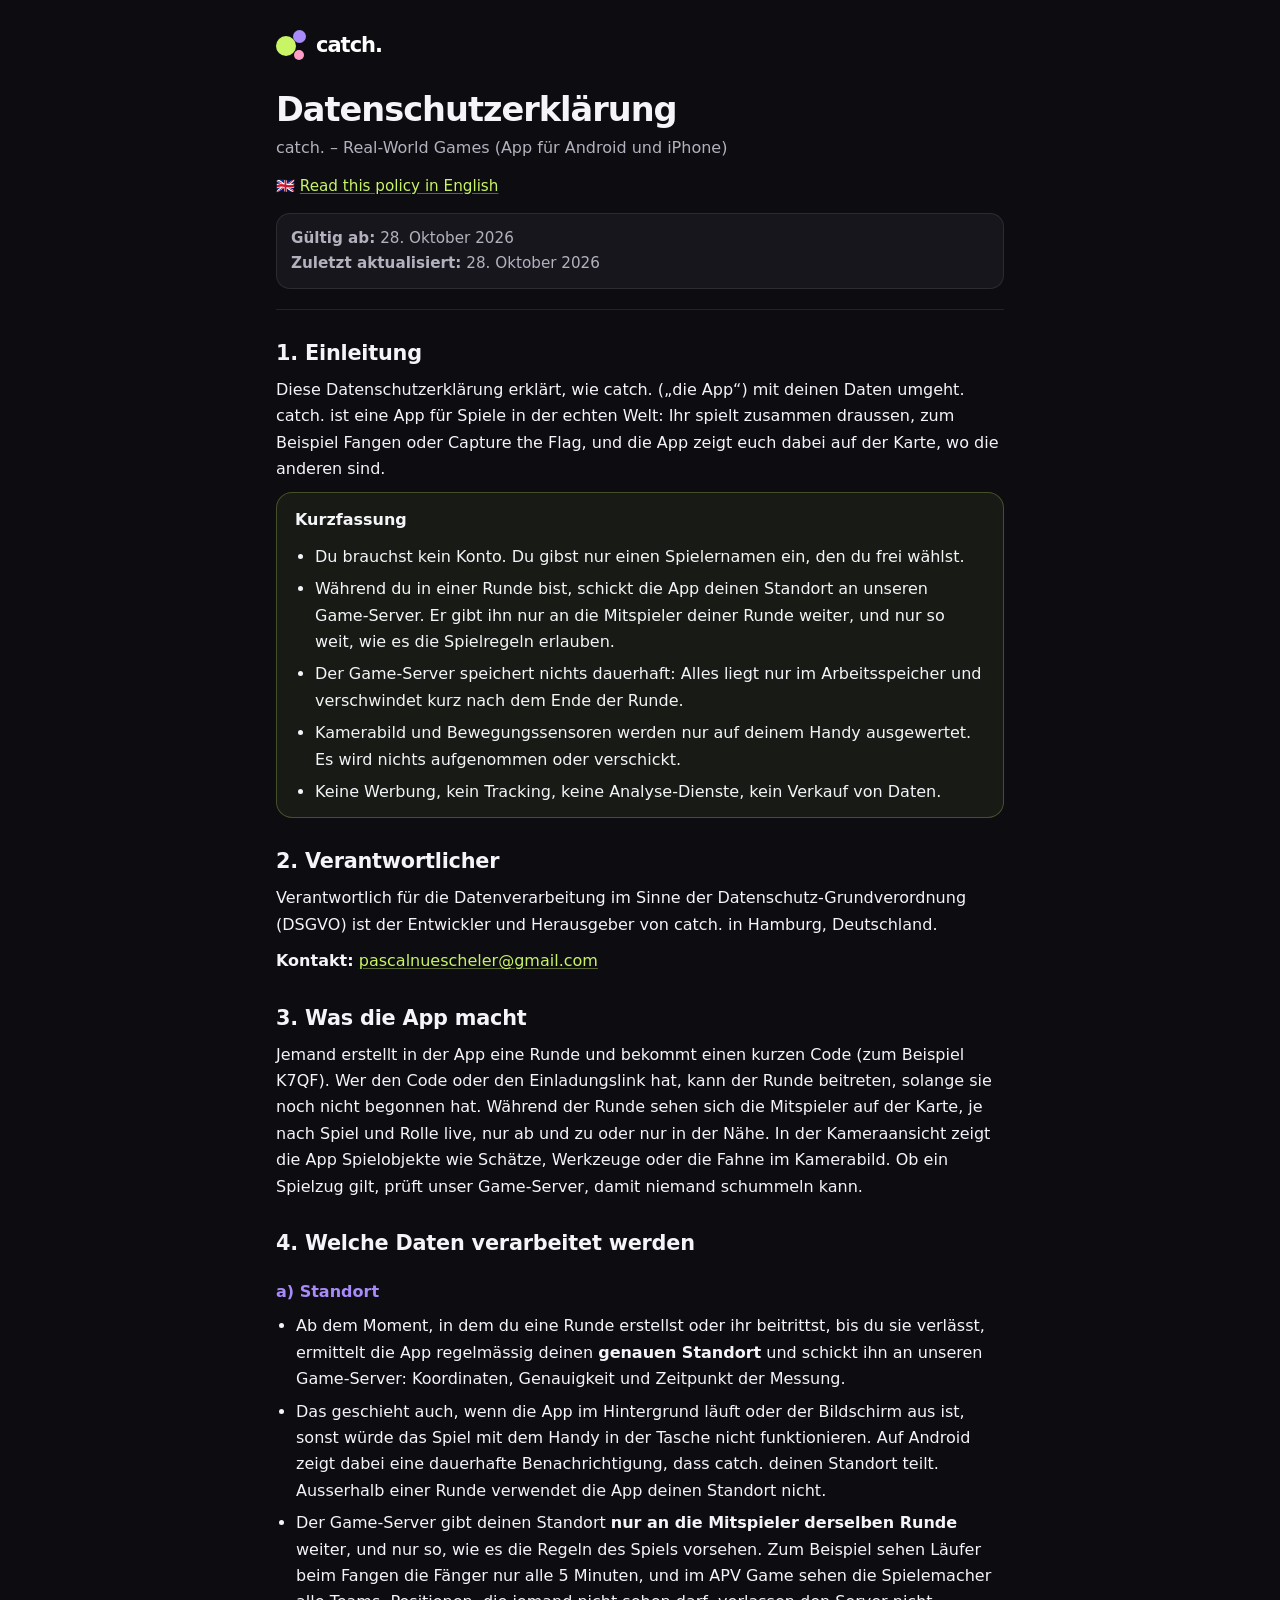
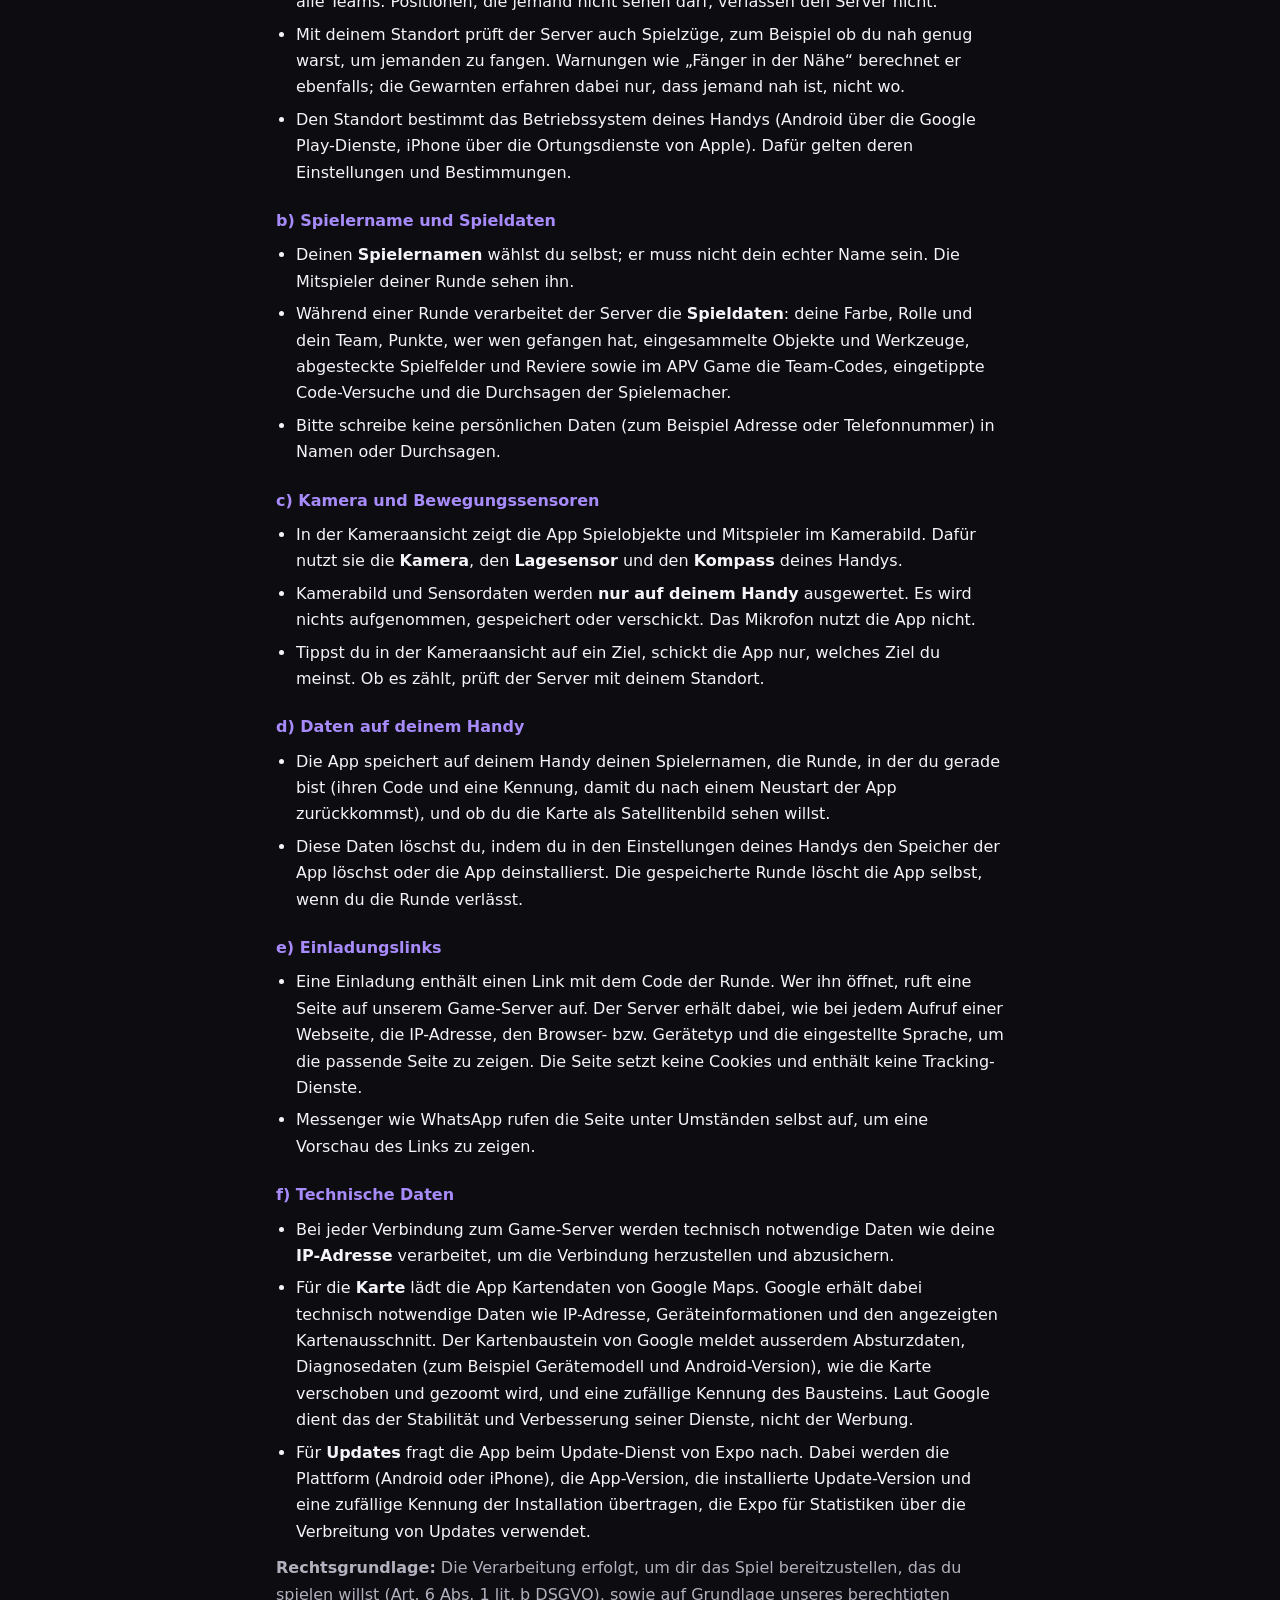
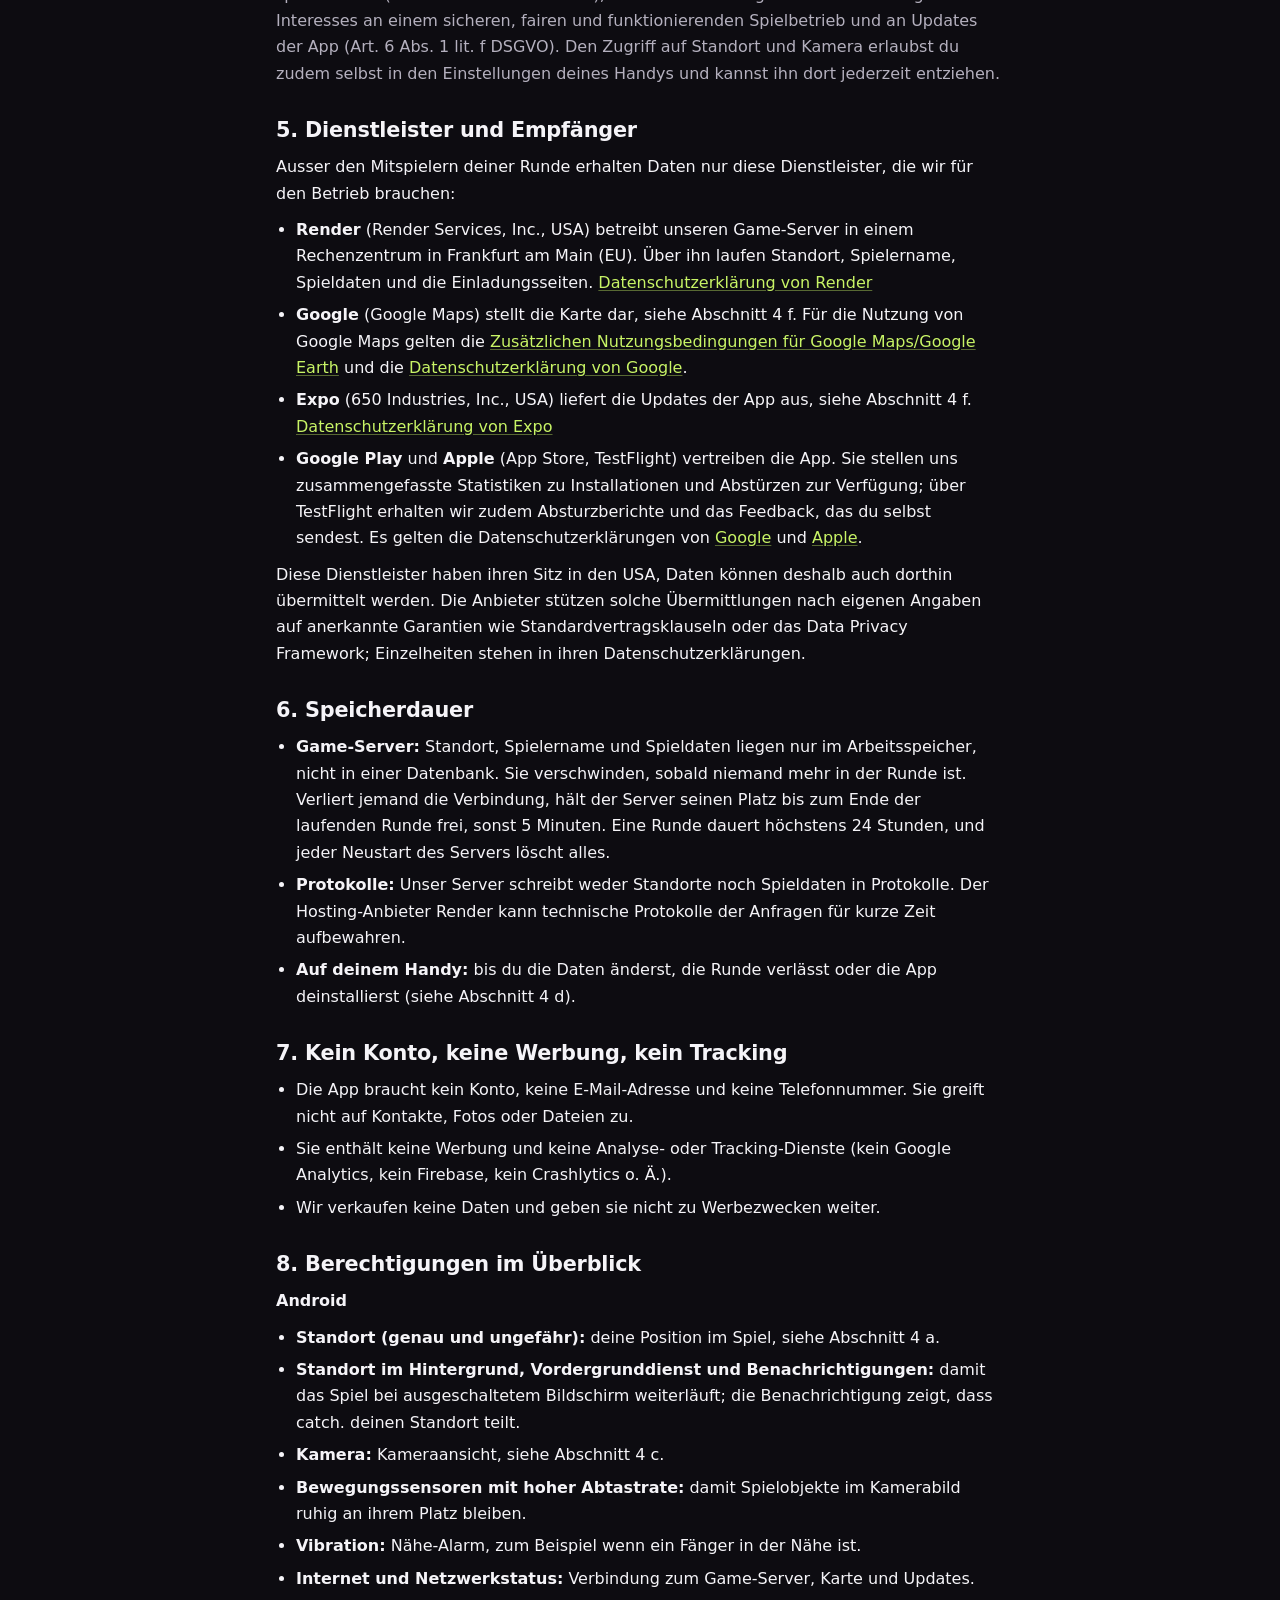
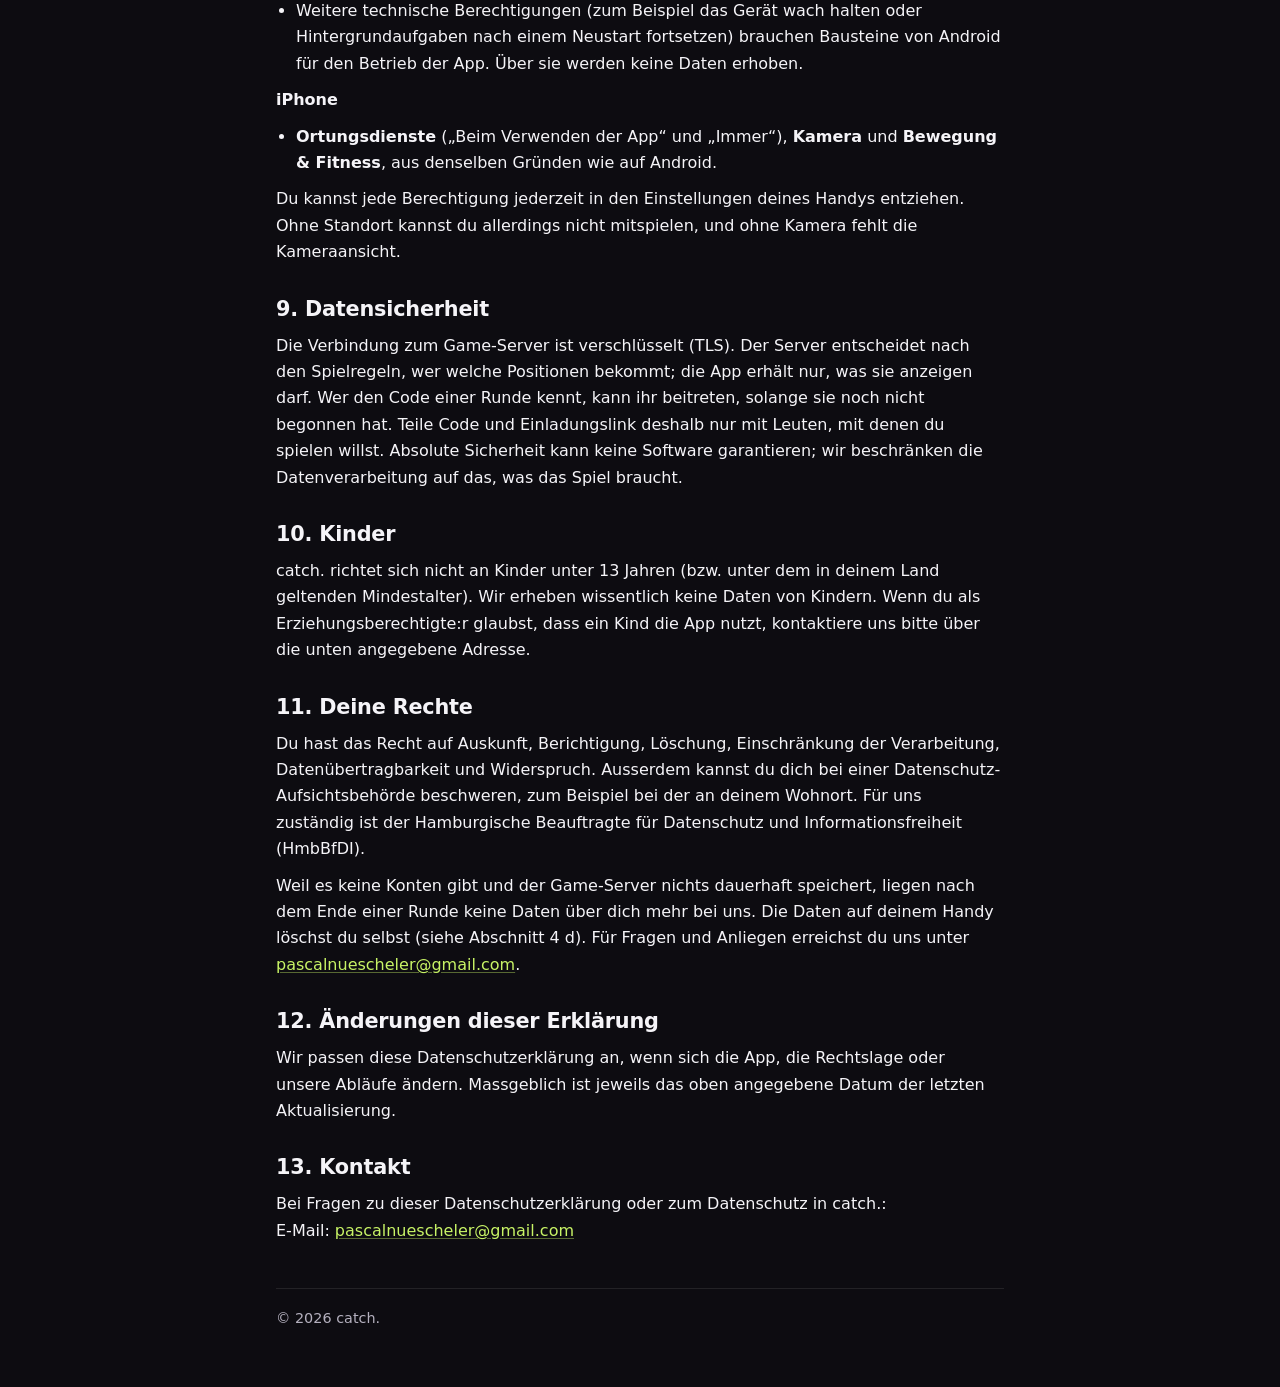
==== commit 53198ad3: "Controller is based in Hamburg: GDPR and the Hamburg data protection authority instead of Swiss FADP" ====
--- a/privacy-policy/index.html
+++ b/privacy-policy/index.html
@@ -51,8 +51,8 @@
       <section id="verantwortlicher">
         <h2>2. Verantwortlicher</h2>
         <p>
-          Verantwortlich für die Datenverarbeitung im Sinne des Schweizer Datenschutzgesetzes (DSG) und der
-          Datenschutz-Grundverordnung (DSGVO) ist der Entwickler und Herausgeber von catch.
+          Verantwortlich für die Datenverarbeitung im Sinne der Datenschutz-Grundverordnung (DSGVO) ist der
+          Entwickler und Herausgeber von catch. in Hamburg, Deutschland.
         </p>
         <p><strong>Kontakt:</strong> <a href="mailto:pascalnuescheler@gmail.com">pascalnuescheler@gmail.com</a></p>
       </section>
@@ -311,8 +311,9 @@
         <h2>11. Deine Rechte</h2>
         <p>
           Du hast das Recht auf Auskunft, Berichtigung, Löschung, Einschränkung der Verarbeitung, Datenübertragbarkeit
-          und Widerspruch. Ausserdem kannst du dich bei einer Datenschutz-Aufsichtsbehörde beschweren, in der Schweiz
-          beim Eidgenössischen Datenschutz- und Öffentlichkeitsbeauftragten (EDÖB).
+          und Widerspruch. Ausserdem kannst du dich bei einer Datenschutz-Aufsichtsbehörde beschweren, zum Beispiel bei
+          der an deinem Wohnort. Für uns zuständig ist der Hamburgische Beauftragte für Datenschutz und
+          Informationsfreiheit (HmbBfDI).
         </p>
         <p>
           Weil es keine Konten gibt und der Game-Server nichts dauerhaft speichert, liegen nach dem Ende einer Runde
